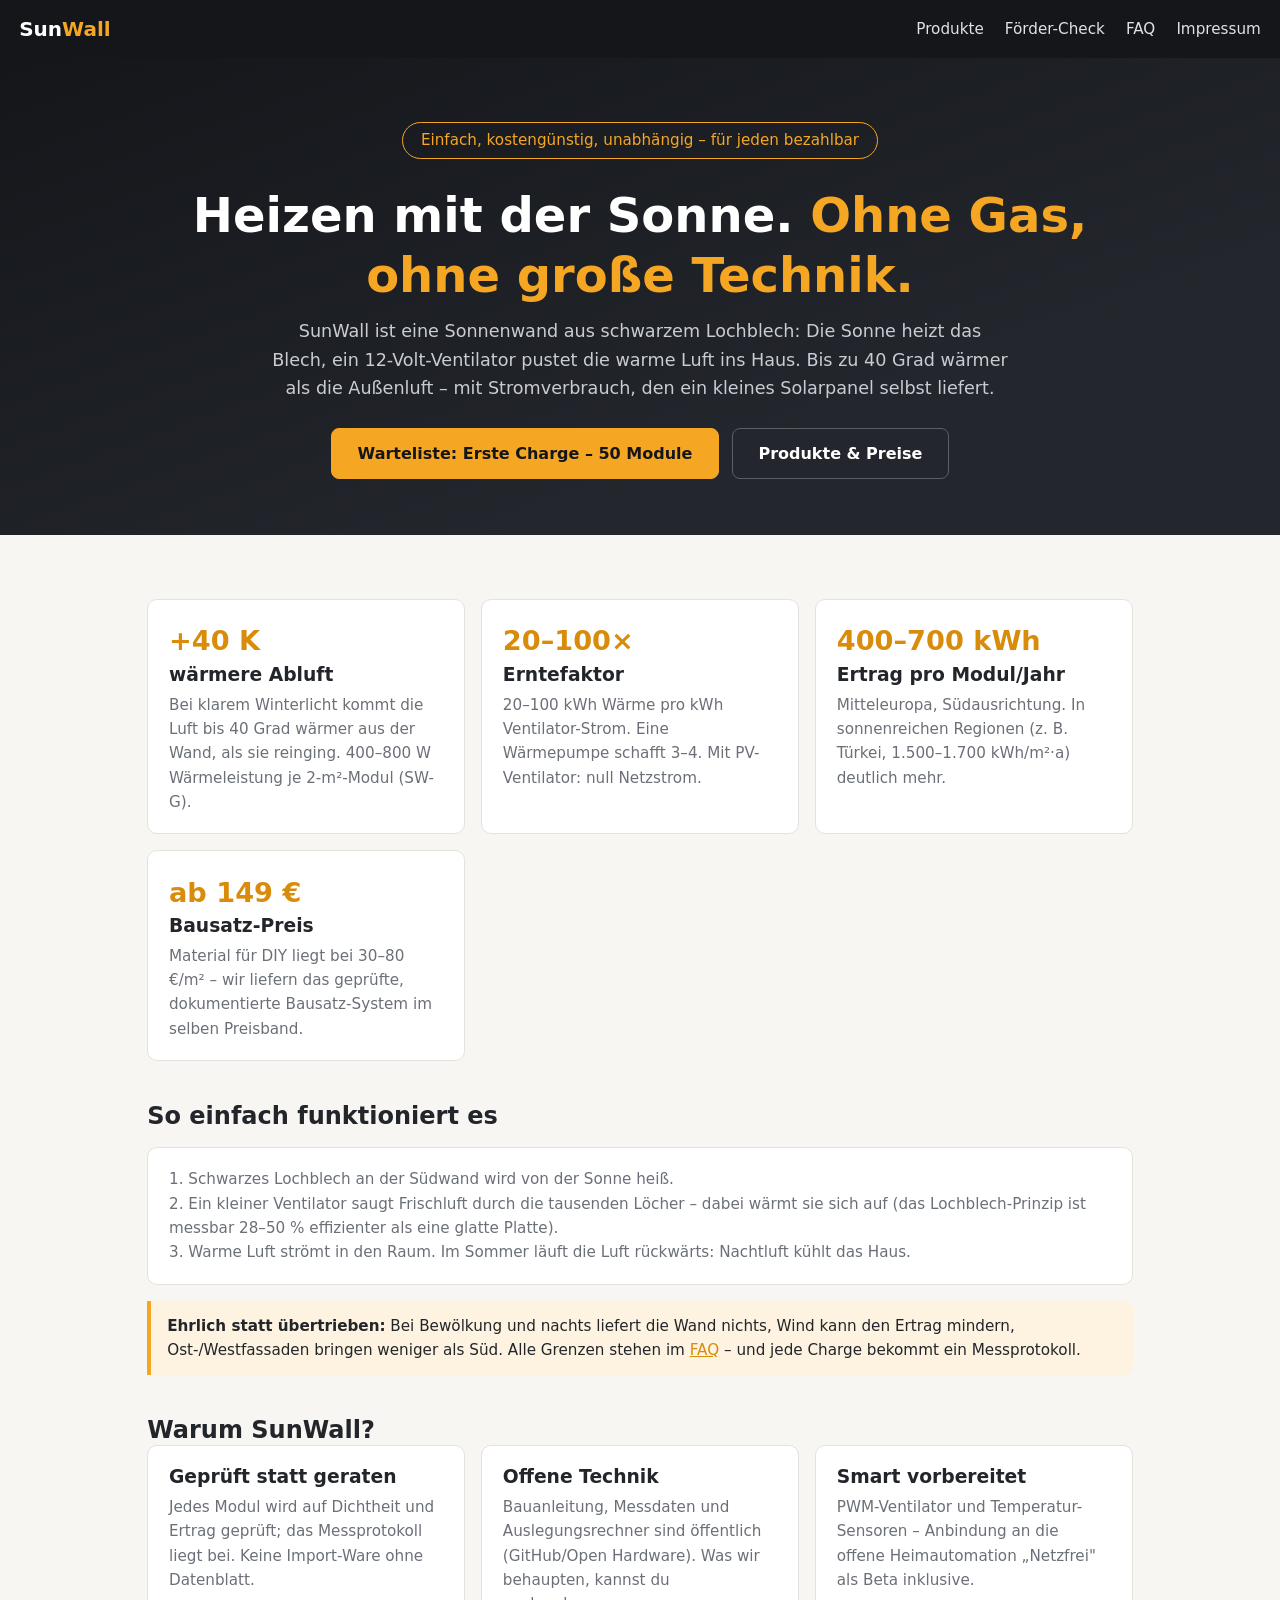
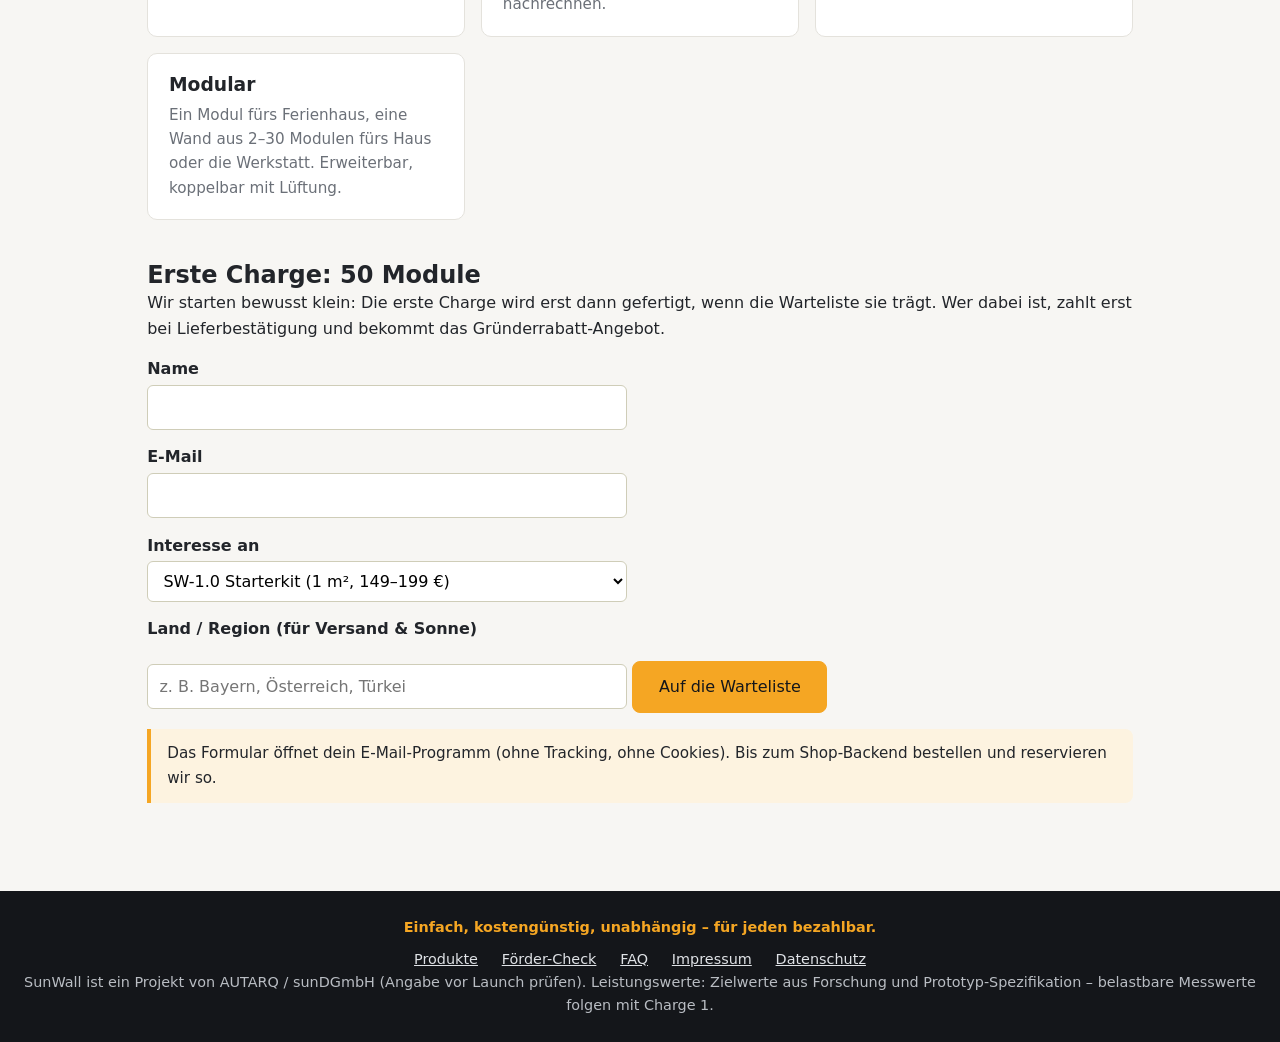
==== website/index.html @ 0d4c9edb "Go-to-Market: SunWall verkaufsfertig als Bausatz-MVP (doc 17), statische Vermarktungs-Webseite mit W" ====
<!DOCTYPE html>
<html lang="de">
<head>
<meta charset="utf-8">
<meta name="viewport" content="width=device-width, initial-scale=1">
<title>SunWall – Solar-Heizung aus der Wand. Einfach, kostengünstig, unabhängig.</title>
<meta name="description" content="SunWall Sonnen-Luftkollektor: Wärme direkt von der Sonne. 12-V-Ventilator, bis 40 K wärmere Luft, 400–700 kWh Ertrag pro Modul und Jahr – als Bausatz im DIY-Preisband.">
<link rel="stylesheet" href="style.css">
</head>
<body>
<header class="kopf">
  <a class="marke" href="index.html">Sun<span>Wall</span></a>
  <nav>
    <a href="produkte.html">Produkte</a>
    <a href="foerdercheck.html">Förder-Check</a>
    <a href="faq.html">FAQ</a>
    <a href="impressum.html">Impressum</a>
  </nav>
</header>

<div class="hero">
  <div class="motto">Einfach, kostengünstig, unabhängig – für jeden bezahlbar</div>
  <h1>Heizen mit der Sonne. <em>Ohne Gas, ohne große Technik.</em></h1>
  <p class="untertitel">
    SunWall ist eine Sonnenwand aus schwarzem Lochblech: Die Sonne heizt das Blech,
    ein 12-Volt-Ventilator pustet die warme Luft ins Haus. Bis zu 40 Grad wärmer als
    die Außenluft – mit Stromverbrauch, den ein kleines Solarpanel selbst liefert.
  </p>
  <div class="aktion">
    <a class="button" href="#warteliste">Warteliste: Erste Charge – 50 Module</a>
    <a class="button ghost" href="produkte.html">Produkte &amp; Preise</a>
  </div>
</div>

<main>
  <section class="kacheln">
    <div class="karte">
      <div class="zahl">+40 K</div>
      <h3>wärmere Abluft</h3>
      <p>Bei klarem Winterlicht kommt die Luft bis 40 Grad wärmer aus der Wand, als sie reinging. 400–800 W Wärmeleistung je 2-m²-Modul (SW-G).</p>
    </div>
    <div class="karte">
      <div class="zahl">20–100×</div>
      <h3>Erntefaktor</h3>
      <p>20–100 kWh Wärme pro kWh Ventilator-Strom. Eine Wärmepumpe schafft 3–4. Mit PV-Ventilator: null Netzstrom.</p>
    </div>
    <div class="karte">
      <div class="zahl">400–700 kWh</div>
      <h3>Ertrag pro Modul/Jahr</h3>
      <p>Mitteleuropa, Südausrichtung. In sonnenreichen Regionen (z. B. Türkei, 1.500–1.700 kWh/m²·a) deutlich mehr.</p>
    </div>
    <div class="karte">
      <div class="zahl">ab 149 €</div>
      <h3>Bausatz-Preis</h3>
      <p>Material für DIY liegt bei 30–80 €/m² – wir liefern das geprüfte, dokumentierte Bausatz-System im selben Preisband.</p>
    </div>
  </section>

  <section>
    <h2>So einfach funktioniert es</h2>
    <div class="karte" style="margin-top:1rem">
      <p>
        1. Schwarzes Lochblech an der Südwand wird von der Sonne heiß.<br>
        2. Ein kleiner Ventilator saugt Frischluft durch die tausenden Löcher –
        dabei wärmt sie sich auf (das Lochblech-Prinzip ist messbar 28–50 %
        effizienter als eine glatte Platte).<br>
        3. Warme Luft strömt in den Raum. Im Sommer läuft die Luft rückwärts:
        Nachtluft kühlt das Haus.
      </p>
    </div>
    <div class="hinweis">
      <strong>Ehrlich statt übertrieben:</strong> Bei Bewölkung und nachts liefert die
      Wand nichts, Wind kann den Ertrag mindern, Ost-/Westfassaden bringen weniger als
      Süd. Alle Grenzen stehen im <a href="faq.html">FAQ</a> – und jede Charge bekommt
      ein Messprotokoll.
    </div>
  </section>

  <section>
    <h2>Warum SunWall?</h2>
    <div class="kacheln">
      <div class="karte"><h3>Geprüft statt geraten</h3><p>Jedes Modul wird auf Dichtheit und Ertrag geprüft; das Messprotokoll liegt bei. Keine Import-Ware ohne Datenblatt.</p></div>
      <div class="karte"><h3>Offene Technik</h3><p>Bauanleitung, Messdaten und Auslegungsrechner sind öffentlich (GitHub/Open Hardware). Was wir behaupten, kannst du nachrechnen.</p></div>
      <div class="karte"><h3>Smart vorbereitet</h3><p>PWM-Ventilator und Temperatur-Sensoren – Anbindung an die offene Heimautomation „Netzfrei" als Beta inklusive.</p></div>
      <div class="karte"><h3>Modular</h3><p>Ein Modul fürs Ferienhaus, eine Wand aus 2–30 Modulen fürs Haus oder die Werkstatt. Erweiterbar, koppelbar mit Lüftung.</p></div>
    </div>
  </section>

  <section id="warteliste">
    <h2>Erste Charge: 50 Module</h2>
    <p>
      Wir starten bewusst klein: Die erste Charge wird erst dann gefertigt, wenn die
      Warteliste sie trägt. Wer dabei ist, zahlt erst bei Lieferbestätigung und bekommt
      das Gründerrabatt-Angebot.
    </p>
    <form action="mailto:bestellung@example.org?subject=SunWall%20Warteliste" method="post" enctype="text/plain">
      <label for="name">Name</label>
      <input id="name" name="name" autocomplete="name" required>
      <label for="email">E-Mail</label>
      <input id="email" name="email" type="email" autocomplete="email" required>
      <label for="modell">Interesse an</label>
      <select id="modell" name="modell">
        <option>SW-1.0 Starterkit (1 m², 149–199 €)</option>
        <option>SW-2.0 Bausatz SW-U (2 m², 249–349 €)</option>
        <option>SW-2.0 Bausatz SW-G (2 m² mit Glas, 349–449 €)</option>
        <option>SW-Wand (mehrere Module)</option>
        <option>Noch unklar – bitte beraten</option>
      </select>
      <label for="ort">Land / Region (für Versand &amp; Sonne)</label>
      <input id="ort" name="ort" placeholder="z. B. Bayern, Österreich, Türkei">
      <button class="button" type="submit">Auf die Warteliste</button>
    </form>
    <div class="hinweis">
      Das Formular öffnet dein E-Mail-Programm (ohne Tracking, ohne Cookies). Bis zum
      Shop-Backend bestellen und reservieren wir so.
    </div>
  </section>
</main>

<footer class="fuss">
  <div class="motto-zeile">Einfach, kostengünstig, unabhängig – für jeden bezahlbar.</div>
  <a href="produkte.html">Produkte</a>
  <a href="foerdercheck.html">Förder-Check</a>
  <a href="faq.html">FAQ</a>
  <a href="impressum.html">Impressum</a>
  <a href="datenschutz.html">Datenschutz</a>
  <p>SunWall ist ein Projekt von AUTARQ / sunDGmbH (Angabe vor Launch prüfen). Leistungswerte: Zielwerte aus Forschung und Prototyp-Spezifikation – belastbare Messwerte folgen mit Charge 1.</p>
</footer>
</body>
</html>
---- website/style.css ----
/* SunWall – Einfach, kostengünstig, unabhängig. Statisch, ohne Framework. */
:root {
  --schwarz: #14161a;
  --anthrazit: #23262c;
  --sonne: #f5a623;
  --sonne-dunkel: #d98c0a;
  --hintergrund: #f7f6f3;
  --karte: #ffffff;
  --text: #22252a;
  --grau: #6b7078;
  --gruen: #2e7d4f;
  --rot: #b3402e;
}
* { box-sizing: border-box; margin: 0; padding: 0; }
html { scroll-behavior: smooth; }
body {
  font-family: system-ui, -apple-system, "Segoe UI", Roboto, sans-serif;
  color: var(--text);
  background: var(--hintergrund);
  line-height: 1.6;
}
a { color: var(--sonne-dunkel); }
h1, h2, h3 { line-height: 1.25; }

/* Kopf */
.kopf {
  background: var(--schwarz);
  color: #fff;
  padding: 0.8rem 1.2rem;
  display: flex;
  flex-wrap: wrap;
  gap: 1rem;
  align-items: center;
  justify-content: space-between;
  position: sticky;
  top: 0;
  z-index: 10;
}
.marke { font-size: 1.25rem; font-weight: 700; color: #fff; text-decoration: none; }
.marke span { color: var(--sonne); }
nav a { color: #dfe2e6; text-decoration: none; margin-left: 1rem; font-size: 0.95rem; }
nav a:hover { color: var(--sonne); }

/* Hero */
.hero {
  background: linear-gradient(160deg, var(--schwarz) 0%, var(--anthrazit) 70%);
  color: #fff;
  padding: 4rem 1.2rem 3.5rem;
  text-align: center;
}
.hero h1 { font-size: clamp(1.8rem, 4.5vw, 3rem); max-width: 60rem; margin: 0 auto 0.8rem; }
.hero h1 em { color: var(--sonne); font-style: normal; }
.hero p.untertitel { max-width: 46rem; margin: 0 auto 1.6rem; color: #c9cdd3; font-size: 1.1rem; }
.motto {
  display: inline-block;
  border: 1px solid var(--sonne);
  color: var(--sonne);
  border-radius: 999px;
  padding: 0.35rem 1.1rem;
  font-size: 0.95rem;
  margin-bottom: 1.6rem;
}
.aktion { display: flex; gap: 0.8rem; justify-content: center; flex-wrap: wrap; }
.button {
  display: inline-block;
  background: var(--sonne);
  color: var(--schwarz);
  font-weight: 700;
  text-decoration: none;
  padding: 0.75rem 1.6rem;
  border-radius: 8px;
  border: 1px solid var(--sonne);
}
.button:hover { background: var(--sonne-dunkel); border-color: var(--sonne-dunkel); }
.button.ghost { background: transparent; color: #fff; border-color: #5a5f66; }
.button.ghost:hover { border-color: var(--sonne); color: var(--sonne); }

/* Layoutbausteine */
main { max-width: 64rem; margin: 0 auto; padding: 1.5rem 1.2rem 3rem; }
section { margin: 2.5rem 0; }
.kacheln { display: grid; grid-template-columns: repeat(auto-fit, minmax(15rem, 1fr)); gap: 1rem; }
.karte {
  background: var(--karte);
  border: 1px solid #e4e2dc;
  border-radius: 10px;
  padding: 1.2rem 1.3rem;
}
.karte h3 { margin-bottom: 0.4rem; }
.karte .zahl { font-size: 1.7rem; font-weight: 800; color: var(--sonne-dunkel); }
.karte p { color: var(--grau); font-size: 0.95rem; }
.tabelle { width: 100%; border-collapse: collapse; background: var(--karte); border-radius: 10px; overflow: hidden; }
.tabelle th, .tabelle td { padding: 0.65rem 0.8rem; border-bottom: 1px solid #e8e6e0; text-align: left; font-size: 0.95rem; }
.tabelle th { background: var(--anthrazit); color: #fff; }
.tabelle tr:last-child td { border-bottom: none; }
.tabelle td:first-child { font-weight: 600; }
.hinweis {
  background: #fdf3e0;
  border-left: 4px solid var(--sonne);
  padding: 0.8rem 1rem;
  border-radius: 0 8px 8px 0;
  font-size: 0.95rem;
  margin: 1rem 0;
}
.hinweis.rot { background: #fbeae6; border-left-color: var(--rot); }
.badge {
  display: inline-block;
  font-size: 0.75rem;
  font-weight: 700;
  border-radius: 999px;
  padding: 0.1rem 0.6rem;
  vertical-align: middle;
}
.badge.gruen { background: #e2f2e8; color: var(--gruen); }
.badge.grau { background: #ecebe7; color: var(--grau); }

/* Formulare */
form label { display: block; font-weight: 600; margin: 0.9rem 0 0.2rem; }
form select, form input, form textarea {
  width: 100%;
  max-width: 30rem;
  padding: 0.55rem 0.7rem;
  border: 1px solid #cfcdb8;
  border-radius: 6px;
  font: inherit;
  background: #fff;
}
button.button { cursor: pointer; font: inherit; margin-top: 1rem; }
#ergebnis { margin-top: 1.2rem; }

/* Fuß */
.fuss {
  background: var(--schwarz);
  color: #b9bdc3;
  padding: 1.6rem 1.2rem;
  text-align: center;
  font-size: 0.9rem;
}
.fuss a { color: #dfe2e6; margin: 0 0.6rem; }
.fuss .motto-zeile { color: var(--sonne); font-weight: 600; margin-bottom: 0.5rem; }

@media (max-width: 40rem) {
  nav { width: 100%; }
  nav a:first-child { margin-left: 0; }
}
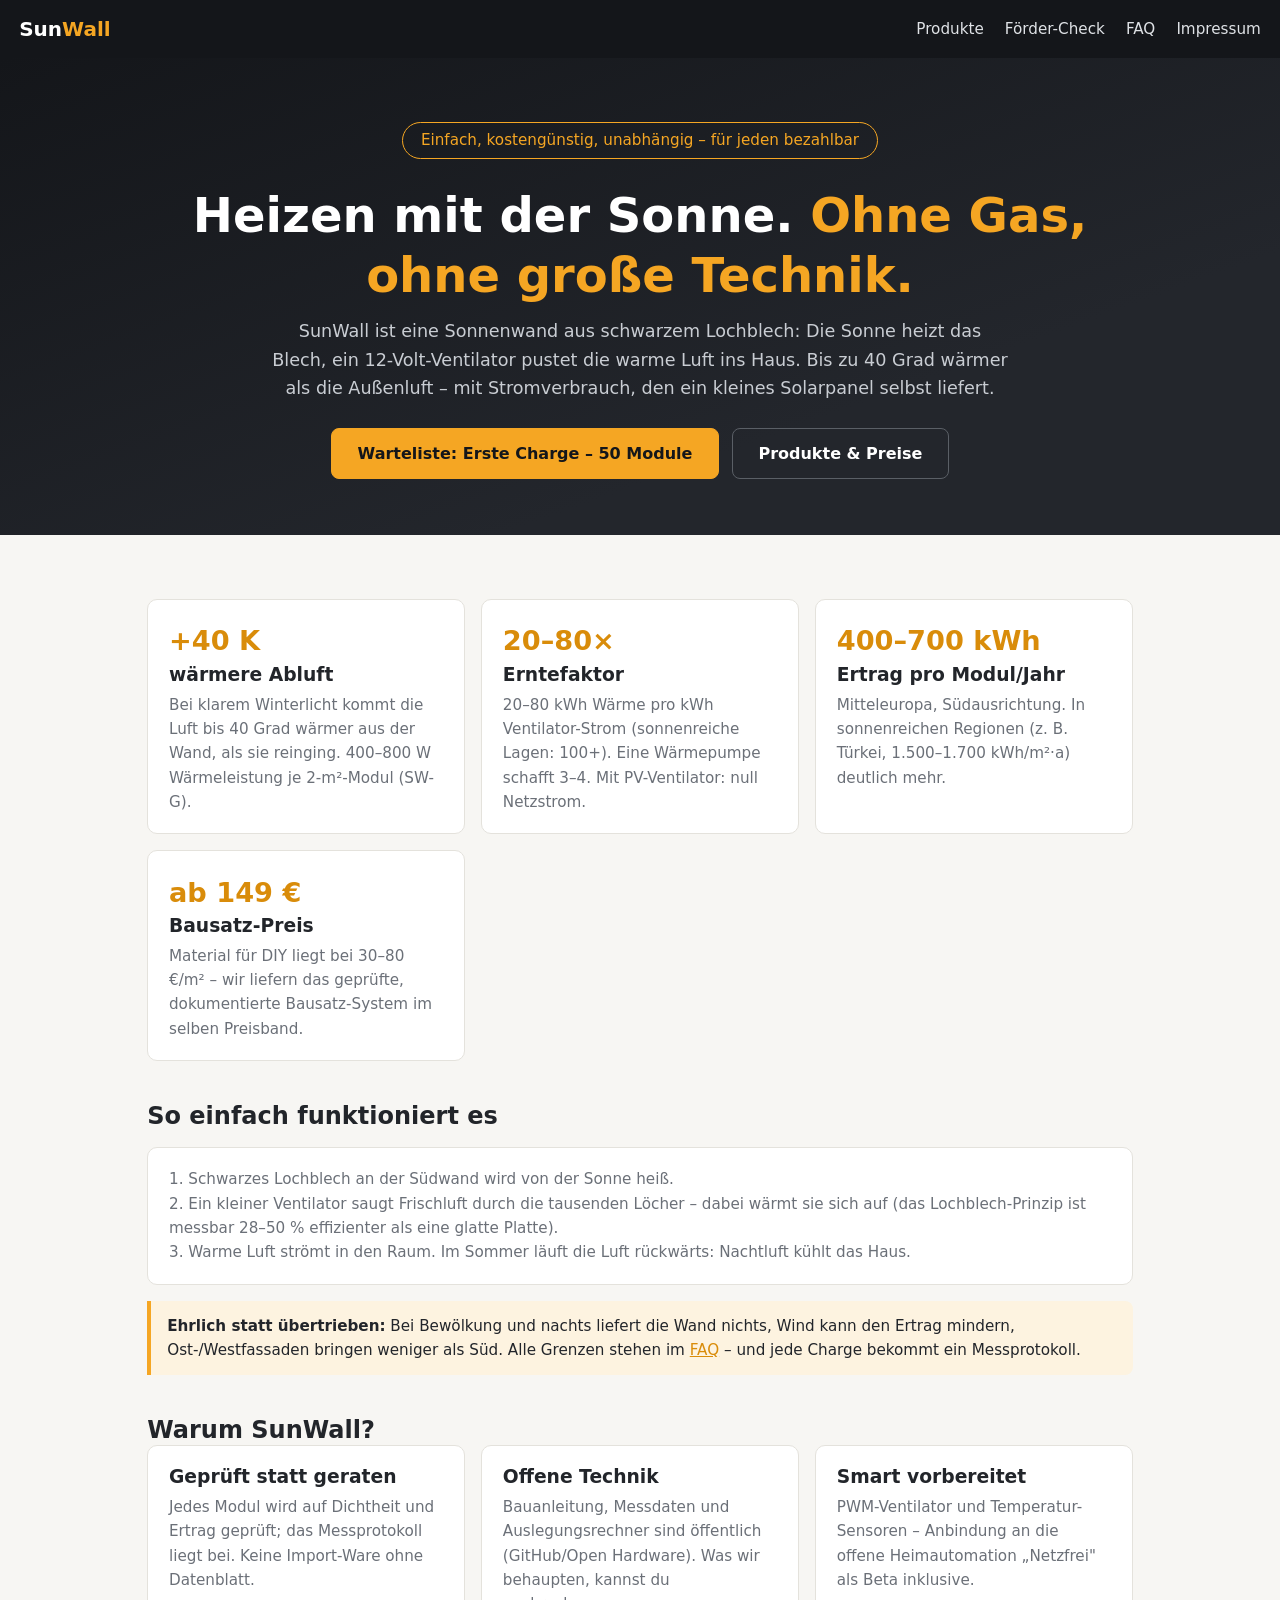
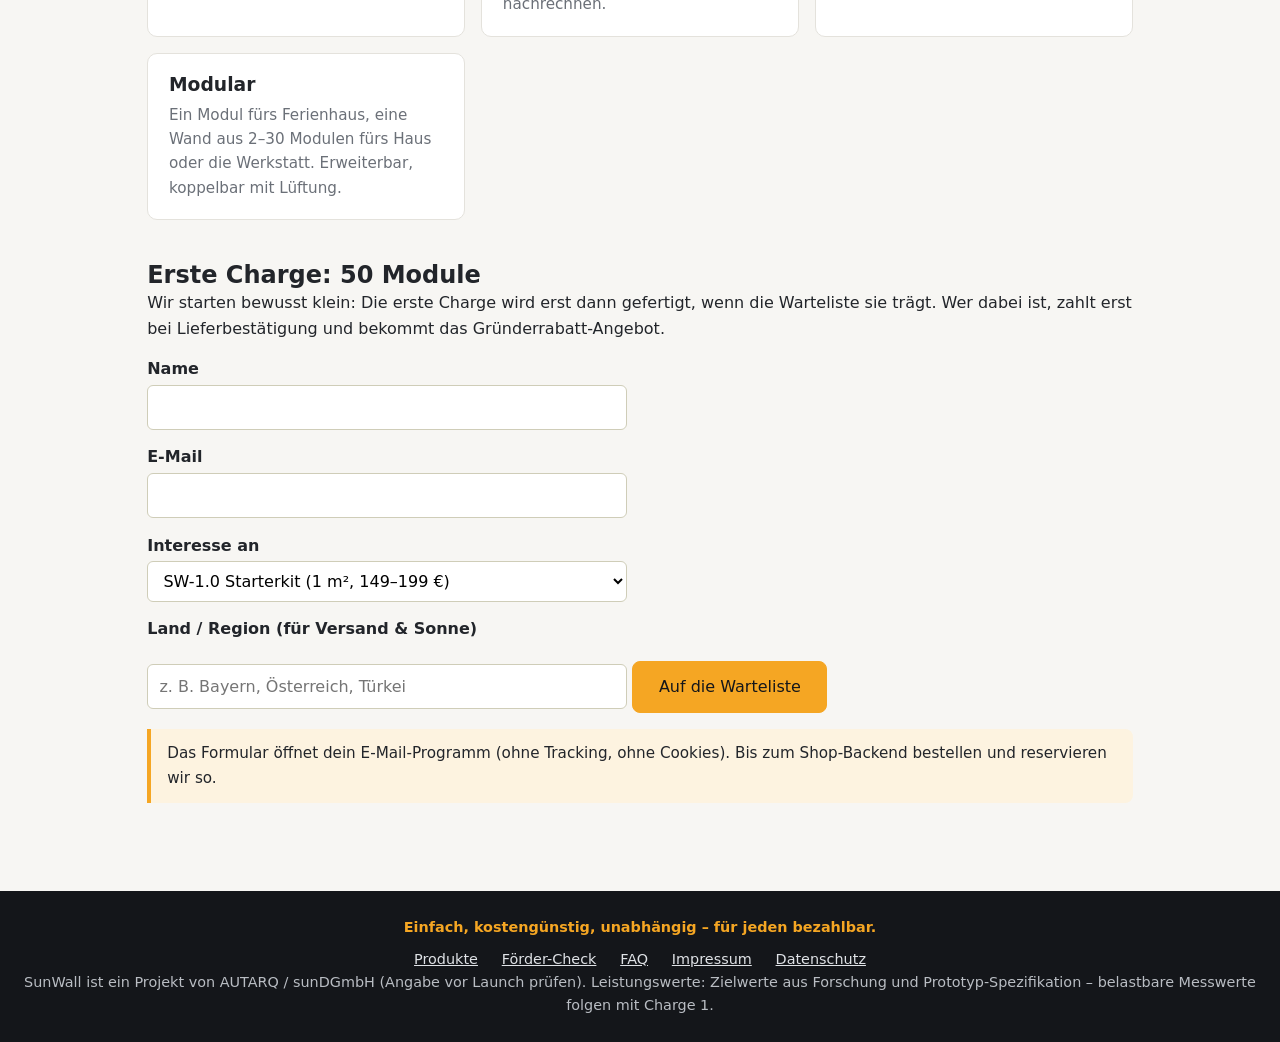
==== commit bff1ad0c: "Dezember-Launch: Wochen-Countdown mit Tor-Regeln (doc 18), Review-Fixes (Erntefaktor 20-80 vereinhei" ====
--- a/website/index.html
+++ b/website/index.html
@@ -40,9 +40,9 @@
       <p>Bei klarem Winterlicht kommt die Luft bis 40 Grad wärmer aus der Wand, als sie reinging. 400–800 W Wärmeleistung je 2-m²-Modul (SW-G).</p>
     </div>
     <div class="karte">
-      <div class="zahl">20–100×</div>
+      <div class="zahl">20–80×</div>
       <h3>Erntefaktor</h3>
-      <p>20–100 kWh Wärme pro kWh Ventilator-Strom. Eine Wärmepumpe schafft 3–4. Mit PV-Ventilator: null Netzstrom.</p>
+      <p>20–80 kWh Wärme pro kWh Ventilator-Strom (sonnenreiche Lagen: 100+). Eine Wärmepumpe schafft 3–4. Mit PV-Ventilator: null Netzstrom.</p>
     </div>
     <div class="karte">
       <div class="zahl">400–700 kWh</div>
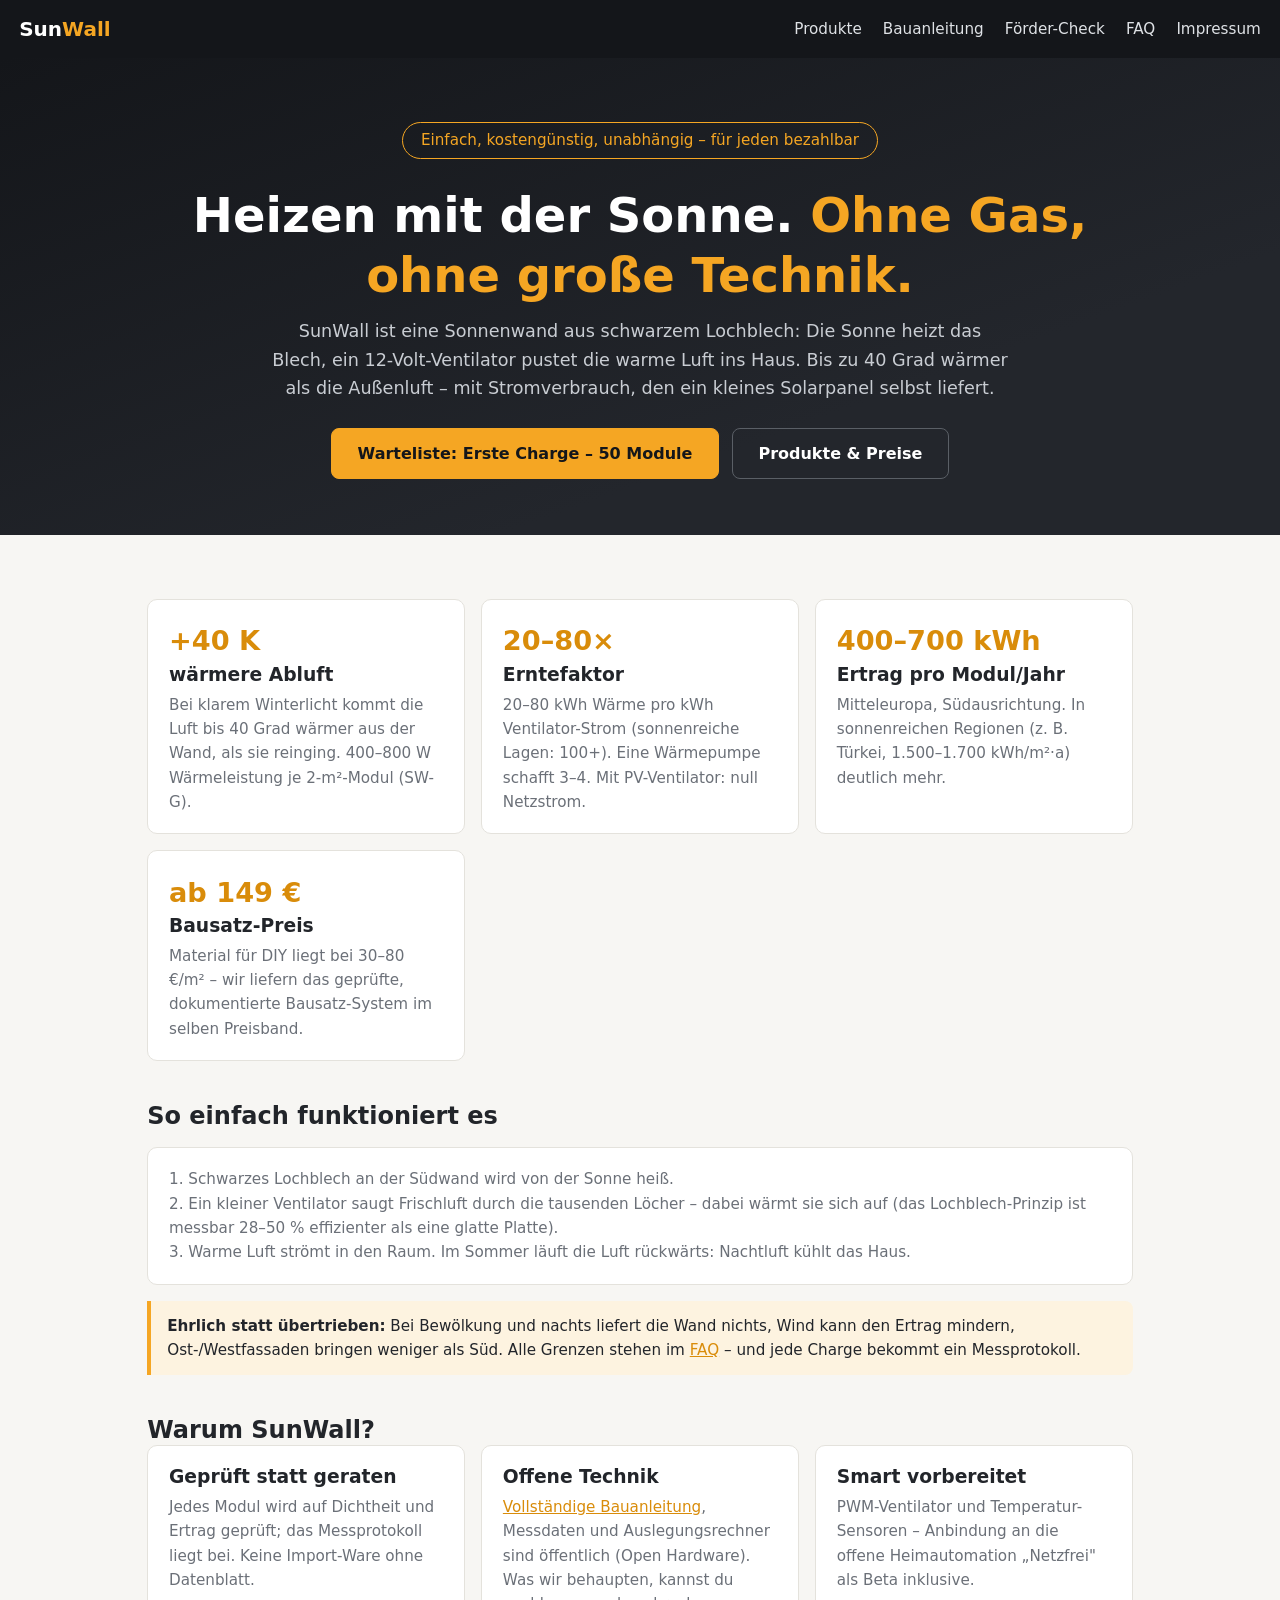
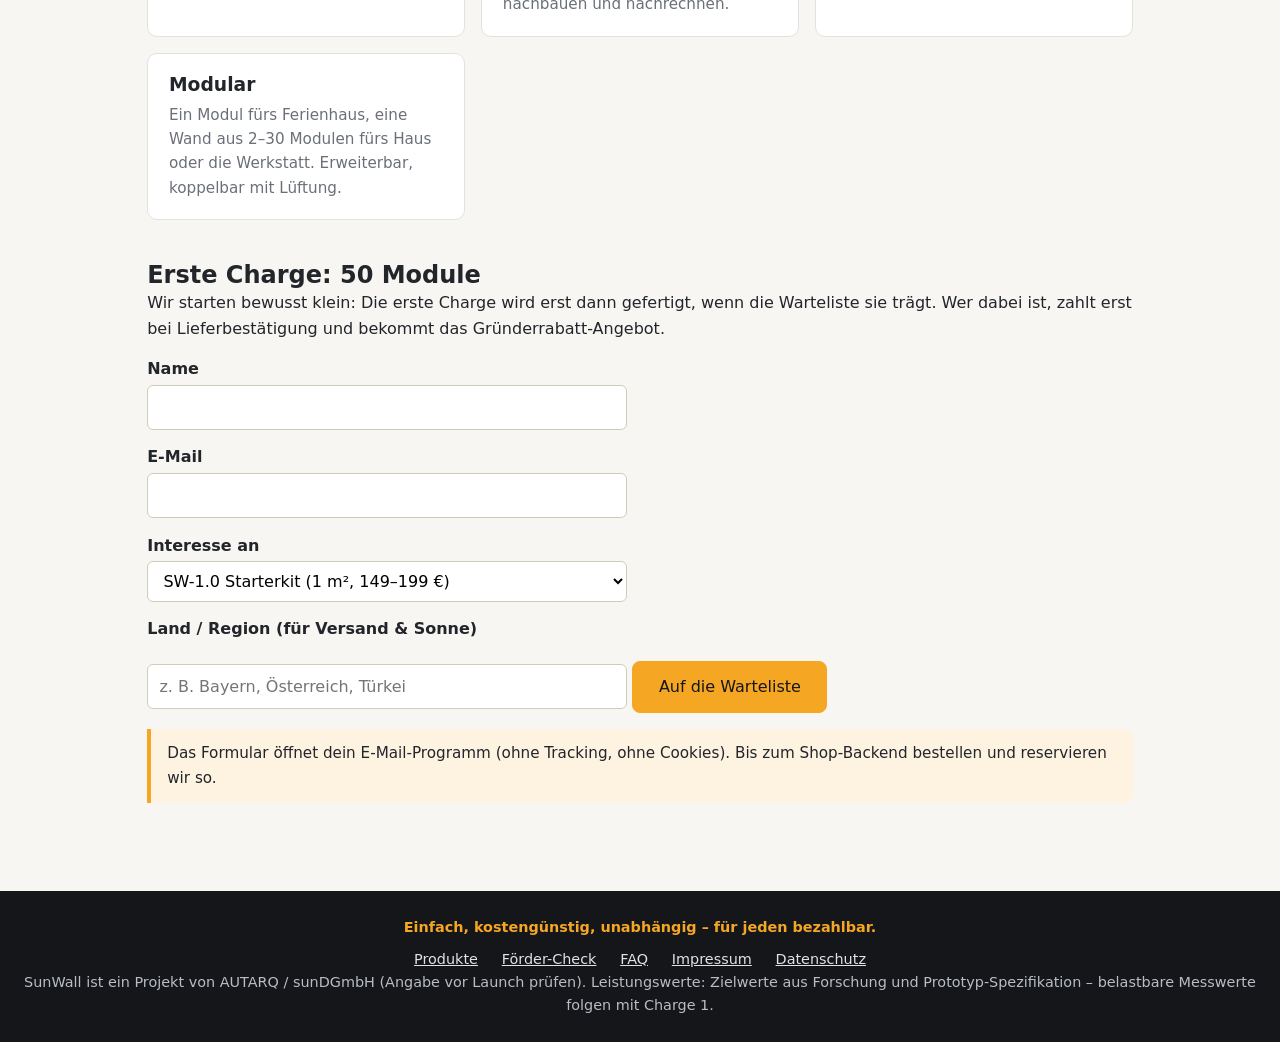
==== commit 351da261: "Bauanleitung v1 fertig: Stueckliste mit Bezugsquellen, 10 Schritte mit Foto-Platzhaltern, Mess-Forme" ====
--- a/website/index.html
+++ b/website/index.html
@@ -12,6 +12,7 @@
   <a class="marke" href="index.html">Sun<span>Wall</span></a>
   <nav>
     <a href="produkte.html">Produkte</a>
+    <a href="bauanleitung.html">Bauanleitung</a>
     <a href="foerdercheck.html">Förder-Check</a>
     <a href="faq.html">FAQ</a>
     <a href="impressum.html">Impressum</a>
@@ -80,7 +81,7 @@
     <h2>Warum SunWall?</h2>
     <div class="kacheln">
       <div class="karte"><h3>Geprüft statt geraten</h3><p>Jedes Modul wird auf Dichtheit und Ertrag geprüft; das Messprotokoll liegt bei. Keine Import-Ware ohne Datenblatt.</p></div>
-      <div class="karte"><h3>Offene Technik</h3><p>Bauanleitung, Messdaten und Auslegungsrechner sind öffentlich (GitHub/Open Hardware). Was wir behaupten, kannst du nachrechnen.</p></div>
+      <div class="karte"><h3>Offene Technik</h3><p><a href="bauanleitung.html">Vollständige Bauanleitung</a>, Messdaten und Auslegungsrechner sind öffentlich (Open Hardware). Was wir behaupten, kannst du nachbauen und nachrechnen.</p></div>
       <div class="karte"><h3>Smart vorbereitet</h3><p>PWM-Ventilator und Temperatur-Sensoren – Anbindung an die offene Heimautomation „Netzfrei" als Beta inklusive.</p></div>
       <div class="karte"><h3>Modular</h3><p>Ein Modul fürs Ferienhaus, eine Wand aus 2–30 Modulen fürs Haus oder die Werkstatt. Erweiterbar, koppelbar mit Lüftung.</p></div>
     </div>
